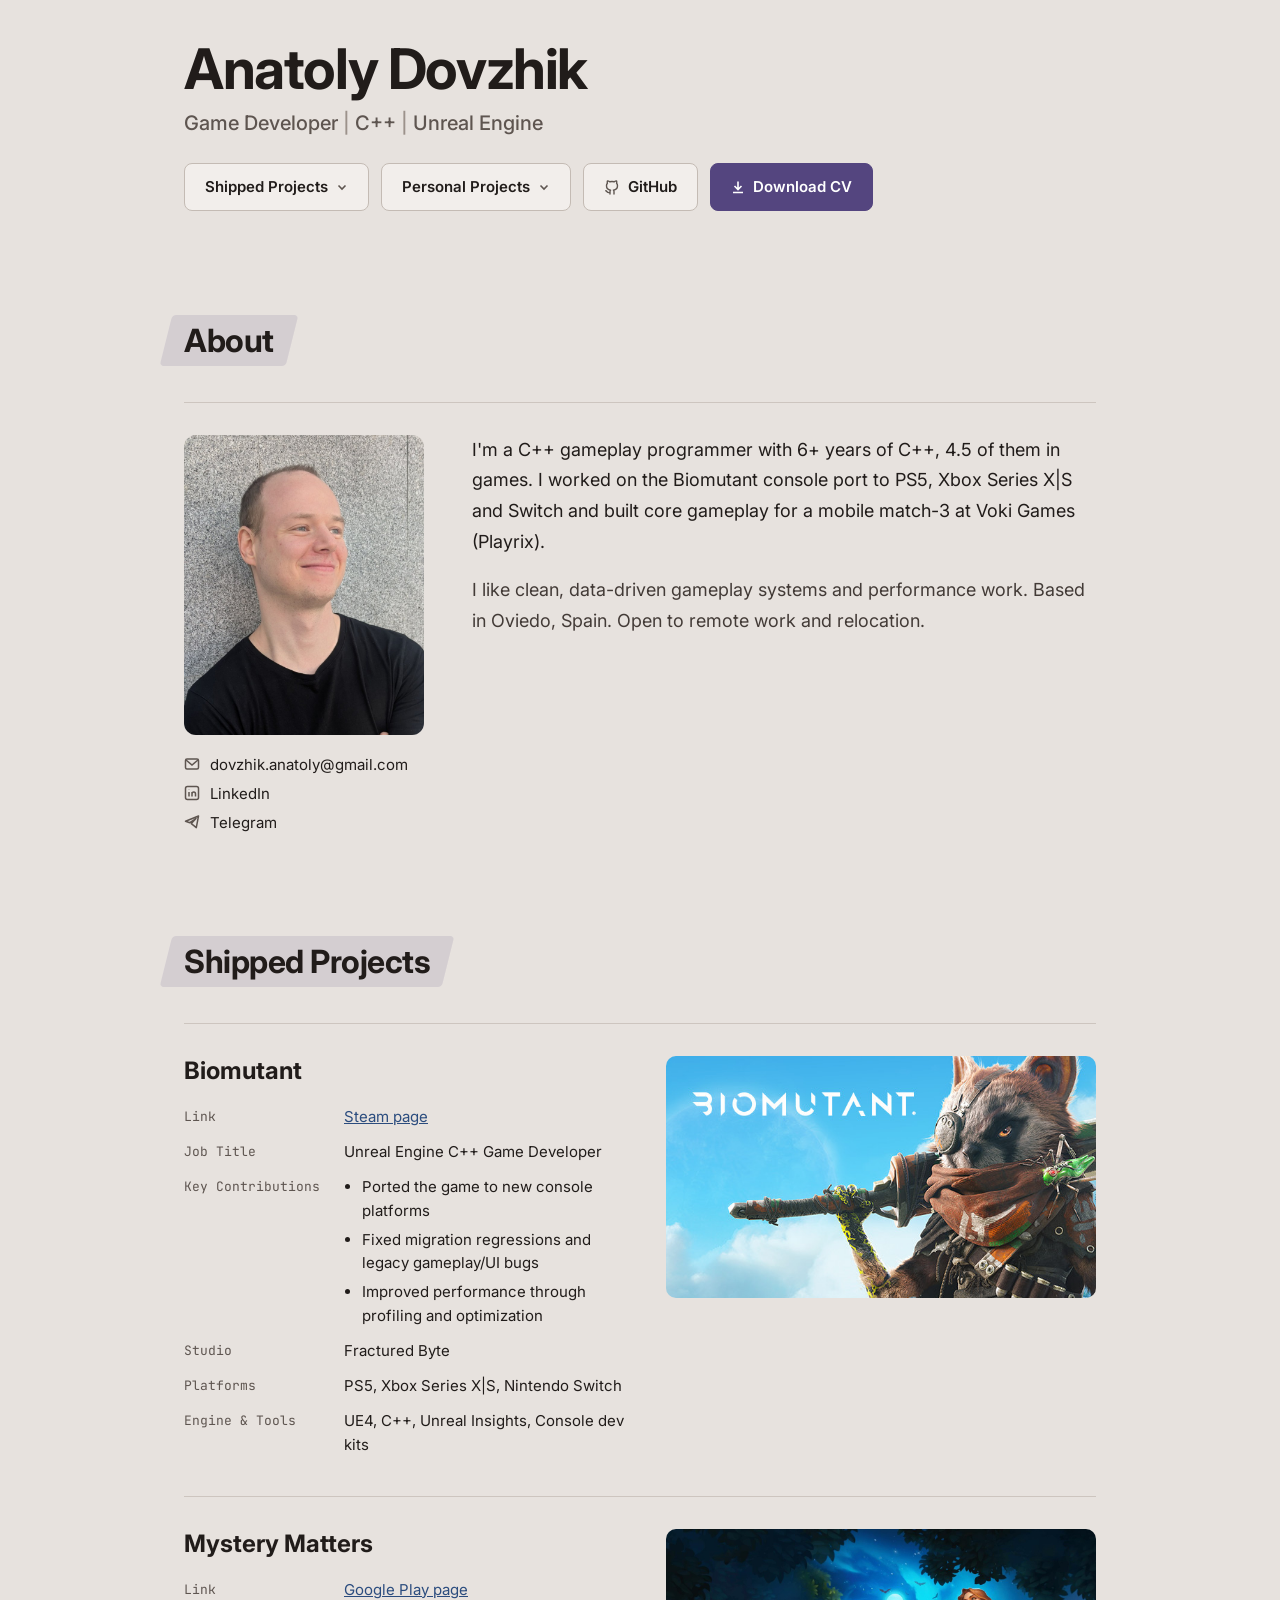
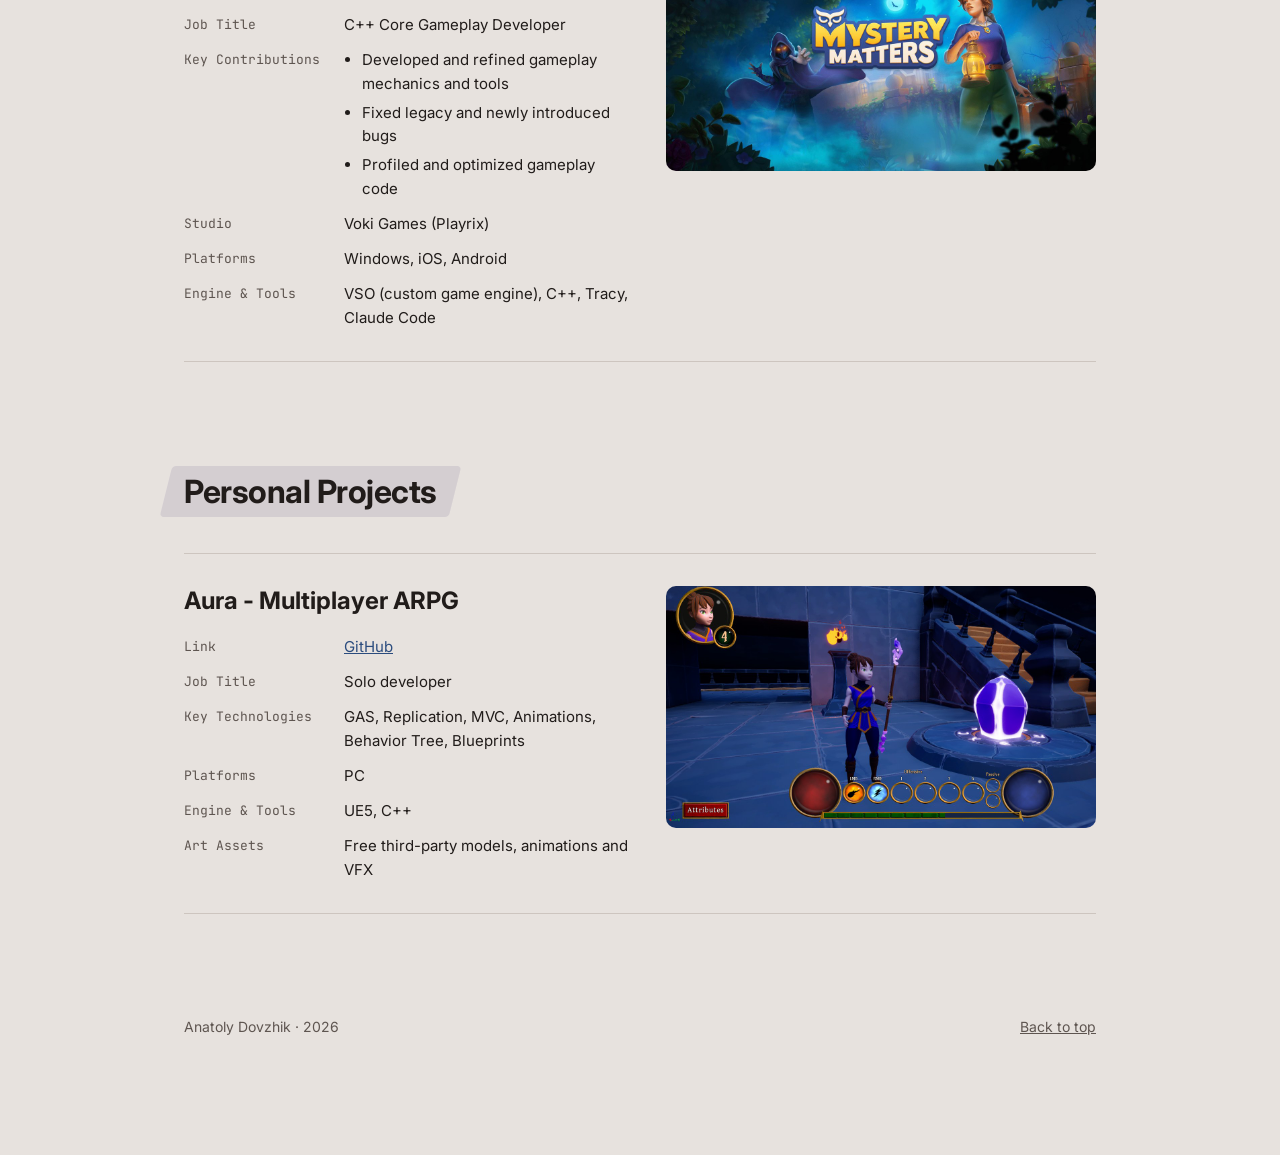
==== index.html @ e11c5982 "Removed old claude design files and added correct ones" ====
<!doctype html>
<html lang="en">
<head>
  <meta charset="utf-8">
  <meta name="viewport" content="width=device-width, initial-scale=1">
  <title>Anatoly Dovzhik - Game Developer | C++ | Unreal Engine</title>
  <meta name="description" content="Portfolio of Anatoly Dovzhik, C++ gameplay programmer working with Unreal Engine.">

  <!-- Preview card for links shared in Telegram, LinkedIn, Slack -->
  <meta property="og:title" content="Anatoly Dovzhik - Game Developer | C++ | Unreal Engine">
  <meta property="og:description" content="Shipped games, personal projects and CV.">
  <meta property="og:image" content="images/photo.jpg">

  <link rel="preconnect" href="https://fonts.googleapis.com">
  <link rel="preconnect" href="https://fonts.gstatic.com" crossorigin>
  <link href="https://fonts.googleapis.com/css2?family=Inter:wght@400;500;600;700&family=JetBrains+Mono:wght@400;500&display=swap" rel="stylesheet">
  <link rel="stylesheet" href="css/style.css">
</head>
<body id="top">
<div class="page">

  <!-- ===== Header ===== -->
  <header class="header">
    <div>
      <h1 class="header__name">Anatoly Dovzhik</h1>
      <p class="header__role">Game Developer <span>|</span> C++ <span>|</span> Unreal Engine</p>
    </div>

    <nav class="nav">
      <div class="dropdown">
        <a class="btn" href="#shipped">Shipped Projects
          <svg aria-hidden="true" width="12" height="12" viewBox="0 0 12 12" fill="none" stroke-width="1.6"><path d="M2.5 4.5 6 8l3.5-3.5"/></svg>
        </a>
        <div class="dropdown__menu">
          <div class="dropdown__list">
            <a class="dropdown__item" href="#biomutant">Biomutant</a>
            <a class="dropdown__item" href="#mystery-matters">Mystery Matters</a>
          </div>
        </div>
      </div>

      <div class="dropdown">
        <a class="btn" href="#personal">Personal Projects
          <svg aria-hidden="true" width="12" height="12" viewBox="0 0 12 12" fill="none" stroke-width="1.6"><path d="M2.5 4.5 6 8l3.5-3.5"/></svg>
        </a>
        <div class="dropdown__menu">
          <div class="dropdown__list">
            <a class="dropdown__item" href="#aura">Aura</a>
          </div>
        </div>
      </div>

      <a class="btn" href="https://github.com/Ligvest" target="_blank" rel="noopener">
        <svg aria-hidden="true" width="16" height="16" viewBox="0 0 16 16" fill="none" stroke-width="1.4" stroke-linecap="round" stroke-linejoin="round"><path d="M6 13.5c-3 .9-3-1.5-4.2-1.8M10 15v-2.3a2 2 0 0 0-.6-1.6c2-.2 4.1-1 4.1-4.4a3.4 3.4 0 0 0-.9-2.4 3.2 3.2 0 0 0-.1-2.4s-.7-.2-2.4.9a8.2 8.2 0 0 0-4.2 0C4.2 1.7 3.5 1.9 3.5 1.9a3.2 3.2 0 0 0-.1 2.4 3.4 3.4 0 0 0-.9 2.4c0 3.4 2.1 4.2 4.1 4.4a2 2 0 0 0-.6 1.6V15"/></svg>
        GitHub
      </a>

      <a class="btn btn--primary" href="https://docs.google.com/document/d/15j-m2iJgEjrZiUMz4ddUXSY9H3zqWmUu8UGOPkLCD7Y/export?format=pdf" rel="noopener">
        <svg aria-hidden="true" width="14" height="14" viewBox="0 0 14 14" fill="none" stroke-width="1.6"><path d="M7 1.5v8M3.5 6 7 9.5 10.5 6M2 12.5h10"/></svg>
        Download CV
      </a>
    </nav>
  </header>

  <!-- ===== About ===== -->
  <section id="about" class="section">
    <h2 class="section-title">About</h2>
    <div class="about">
      <div class="about__side">
        <img class="about__photo" src="images/photo.jpg" alt="Anatoly Dovzhik">
        <div class="contacts">
          <a href="mailto:dovzhik.anatoly@gmail.com">
            <svg aria-hidden="true" width="16" height="16" viewBox="0 0 16 16" fill="none" stroke-width="1.5"><rect x="1.5" y="3" width="13" height="10" rx="1.5"/><path d="m2 4 6 5 6-5"/></svg>
            dovzhik.anatoly@gmail.com
          </a>
          <a href="https://www.linkedin.com/in/ligvest/" target="_blank" rel="noopener">
            <svg aria-hidden="true" width="16" height="16" viewBox="0 0 16 16" fill="none" stroke-width="1.5"><rect x="1.5" y="1.5" width="13" height="13" rx="2"/><path d="M5 7v4.5M5 4.6v.1M8 11.5V7m0 2c0-1.2.8-2 1.8-2s1.7.7 1.7 2v2.5"/></svg>
            LinkedIn
          </a>
          <a href="https://t.me/ligvest" target="_blank" rel="noopener">
            <svg aria-hidden="true" width="16" height="16" viewBox="0 0 16 16" fill="none" stroke-width="1.5" stroke-linejoin="round"><path d="M14.5 2 1.5 7.2l4.3 1.5L12 4.5 7.3 9.6l5 4 2.2-11.6Z"/></svg>
            Telegram
          </a>
        </div>
      </div>
      <div class="about__text">
        <p>I'm a C++ gameplay programmer with 6+ years of C++, 4.5 of them in games. I worked on the Biomutant console port to PS5, Xbox Series X|S and Switch and built core gameplay for a mobile match-3 at Voki Games (Playrix).</p>
        <p>I like clean, data-driven gameplay systems and performance work. Based in Oviedo, Spain. Open to remote work and relocation.</p>
      </div>
    </div>
  </section>

  <!-- ===== Shipped Projects ===== -->
  <section id="shipped" class="section">
    <h2 class="section-title">Shipped Projects</h2>

    <article id="biomutant" class="project">
      <div class="project__info">
        <h3 class="project__title">Biomutant</h3>
        <dl class="facts">
          <dt>Link</dt><dd><a href="https://store.steampowered.com/app/597820/BIOMUTANT/" target="_blank" rel="noopener">Steam page</a></dd>
          <dt>Job Title</dt><dd>Unreal Engine C++ Game Developer</dd>
          <dt>Key Contributions</dt>
          <dd>
            <ul>
              <li>Ported the game to new console platforms</li>
              <li>Fixed migration regressions and legacy gameplay/UI bugs</li>
              <li>Improved performance through profiling and optimization</li>
            </ul>
          </dd>
          <dt>Studio</dt><dd>Fractured Byte</dd>
          <dt>Platforms</dt><dd>PS5, Xbox Series X|S, Nintendo Switch</dd>
          <dt>Engine &amp; Tools</dt><dd>UE4, C++, Unreal Insights, Console dev kits</dd>
        </dl>
      </div>
      <a class="project__media" href="https://store.steampowered.com/app/597820/BIOMUTANT/" target="_blank" rel="noopener">
        <img src="images/biomutant.jpg" alt="Biomutant key art" loading="lazy">
      </a>
    </article>

    <article id="mystery-matters" class="project">
      <div class="project__info">
        <h3 class="project__title">Mystery Matters</h3>
        <dl class="facts">
          <dt>Link</dt><dd><a href="https://play.google.com/store/apps/details?id=com.playrix.mysterymatters&amp;hl=en" target="_blank" rel="noopener">Google Play page</a></dd>
          <dt>Job Title</dt><dd>C++ Core Gameplay Developer</dd>
          <dt>Key Contributions</dt>
          <dd>
            <ul>
              <li>Developed and refined gameplay mechanics and tools</li>
              <li>Fixed legacy and newly introduced bugs</li>
              <li>Profiled and optimized gameplay code</li>
            </ul>
          </dd>
          <dt>Studio</dt><dd>Voki Games (Playrix)</dd>
          <dt>Platforms</dt><dd>Windows, iOS, Android</dd>
          <dt>Engine &amp; Tools</dt><dd>VSO (custom game engine), C++, Tracy, Claude Code</dd>
        </dl>
      </div>
      <a class="project__media" href="https://play.google.com/store/apps/details?id=com.playrix.mysterymatters&amp;hl=en" target="_blank" rel="noopener">
        <img src="images/mystery-matters.jpg" alt="Mystery Matters key art" loading="lazy">
      </a>
    </article>
  </section>

  <!-- ===== Personal Projects ===== -->
  <section id="personal" class="section">
    <h2 class="section-title">Personal Projects</h2>

    <article id="aura" class="project">
      <div class="project__info">
        <h3 class="project__title">Aura - Multiplayer ARPG</h3>
        <dl class="facts">
          <dt>Link</dt><dd><a href="https://github.com/Ligvest/GASLearning_Aura" target="_blank" rel="noopener">GitHub</a></dd>
          <dt>Job Title</dt><dd>Solo developer</dd>
          <dt>Key Technologies</dt><dd>GAS, Replication, MVC, Animations, Behavior Tree, Blueprints</dd>
          <dt>Platforms</dt><dd>PC</dd>
          <dt>Engine &amp; Tools</dt><dd>UE5, C++</dd>
          <dt>Art Assets</dt><dd>Free third-party models, animations and VFX</dd>
        </dl>
      </div>
      <a class="project__media" href="https://github.com/Ligvest/GASLearning_Aura" target="_blank" rel="noopener">
        <img src="images/aura.jpg" alt="Aura gameplay screenshot" loading="lazy">
      </a>
    </article>
  </section>

  <!-- ===== Footer ===== -->
  <footer class="footer">
    <span>Anatoly Dovzhik · 2026</span>
    <a href="#top">Back to top</a>
  </footer>

</div>
</body>
</html>
---- css/style.css ----
/* ---------- Theme ---------- */
:root {
  --bg: #E7E2DE;
  --surface: #F2EEEB;
  --surface-hover: #E2DAD4;
  --media-bg: #D9D2CD;
  --line: #CDC5BF;
  --line-strong: #C4BBB4;
  --text: #211C1A;
  --text-2: #433B37;
  --muted: #5E5550;
  --faint: #9C928B;
  --accent: #54457F;
  --accent-hover: #3F3363;
  --link: #2B4C7E;
  --link-hover: #1D3459;
}

/* ---------- Base ---------- */
* { box-sizing: border-box; }
html { scroll-behavior: smooth; }
body {
  margin: 0;
  background: var(--bg);
  color: var(--text);
  font-family: Inter, system-ui, sans-serif;
  -webkit-font-smoothing: antialiased;
}
a { color: var(--link); }
a:hover { color: var(--link-hover); }
img { display: block; max-width: 100%; }

.page {
  max-width: 960px;
  margin: 0 auto;
  padding: 40px 24px 120px;
  display: flex;
  flex-direction: column;
  gap: 104px;
}

/* ---------- Header ---------- */
.header { display: flex; flex-direction: column; gap: 28px; }
.header__name {
  margin: 0;
  font-size: 56px;
  line-height: 1.05;
  font-weight: 700;
  letter-spacing: -0.025em;
}
.header__role { margin: 12px 0 0; font-size: 20px; color: var(--muted); font-weight: 500; }
.header__role span { color: var(--faint); }

.nav { display: flex; flex-wrap: wrap; gap: 12px; align-items: flex-start; }

.btn {
  display: inline-flex;
  align-items: center;
  gap: 8px;
  height: 48px;
  padding: 0 20px;
  border: 1px solid var(--line-strong);
  border-radius: 8px;
  background: var(--surface);
  color: var(--text);
  font-size: 15px;
  font-weight: 600;
  text-decoration: none;
}
.btn:hover { color: var(--text); background: var(--surface-hover); }
.btn svg { stroke: var(--muted); }
.btn--primary { background: var(--accent); border-color: var(--accent); color: #FFFFFF; }
.btn--primary:hover { background: var(--accent-hover); border-color: var(--accent-hover); color: #FFFFFF; }
.btn--primary svg { stroke: #FFFFFF; }

/* ---------- Dropdown (pure CSS: hover + keyboard focus) ---------- */
.dropdown { position: relative; }
.dropdown__menu {
  position: absolute;
  top: 100%;
  left: 0;
  z-index: 20;
  min-width: 220px;
  padding-top: 8px;
  display: none;
}
.dropdown:hover .dropdown__menu,
.dropdown:focus-within .dropdown__menu { display: block; }
.dropdown__list {
  background: var(--surface);
  border: 1px solid var(--line);
  border-radius: 10px;
  padding: 6px;
  display: flex;
  flex-direction: column;
  box-shadow: 0 8px 24px rgba(33, 28, 26, 0.10);
}
.dropdown__item {
  display: block;
  padding: 12px 14px;
  border-radius: 6px;
  text-decoration: none;
  color: var(--text);
  font-size: 15px;
  font-weight: 500;
  transition: background-color .12s ease;
}
.dropdown__item:hover,
.dropdown__item:focus-visible { background: var(--surface-hover); color: var(--text); outline: none; }

/* ---------- Sections ---------- */
.section { display: flex; flex-direction: column; gap: 8px; scroll-margin-top: 32px; }
.section-title {
  position: relative;
  z-index: 0;
  align-self: flex-start;
  margin: 0 0 28px -18px;
  padding: 6px 18px;
  font-size: 32px;
  font-weight: 700;
  letter-spacing: -0.015em;
}
.section-title::before {
  content: "";
  position: absolute;
  inset: 0;
  z-index: -1;
  border-radius: 4px;
  transform: skewX(-14deg);
  background: color-mix(in srgb, var(--accent) 13%, transparent);
}

/* ---------- About ---------- */
.about {
  display: flex;
  flex-wrap: wrap;
  gap: 48px;
  align-items: flex-start;
  padding-top: 32px;
  border-top: 1px solid var(--line);
}
.about__side { flex: 0 1 240px; display: flex; flex-direction: column; gap: 20px; }
.about__photo {
  width: 240px;
  aspect-ratio: 4 / 5;
  object-fit: cover;
  border-radius: 12px;
  background: var(--media-bg);
}
.contacts { display: flex; flex-direction: column; gap: 10px; font-size: 15px; }
.contacts a { display: flex; align-items: center; gap: 10px; text-decoration: none; color: var(--text); }
.contacts a:hover { color: var(--link); }
.contacts svg { stroke: var(--muted); flex: none; }
.about__text { flex: 1 1 400px; min-width: 0; display: flex; flex-direction: column; gap: 18px; }
.about__text p { margin: 0; font-size: 18px; line-height: 1.7; }
.about__text p + p { color: var(--text-2); }

/* ---------- Projects ---------- */
.project {
  display: flex;
  flex-wrap: wrap;
  gap: 32px;
  padding: 32px 0;
  border-top: 1px solid var(--line);
  scroll-margin-top: 32px;
}
.project:last-child { border-bottom: 1px solid var(--line); }
.project__info { flex: 1 1 380px; min-width: 0; display: flex; flex-direction: column; gap: 20px; }
.project__title { margin: 0; font-size: 24px; font-weight: 700; }
.project__media {
  flex: 1 1 360px;
  min-width: 0;
  align-self: flex-start;
  border-radius: 10px;
  transition: opacity .15s ease;
}
.project__media:hover { opacity: .88; }
.project__media img,
.project__media video {
  display: block;
  width: 100%;
  aspect-ratio: 16 / 9;
  object-fit: cover;
  border-radius: 10px;
  background: var(--media-bg);
}

.facts {
  margin: 0;
  display: grid;
  grid-template-columns: 140px minmax(0, 1fr);
  column-gap: 20px;
  row-gap: 12px;
  font-size: 15px;
  line-height: 1.55;
}
.facts dt { font-family: "JetBrains Mono", monospace; font-size: 13px; color: var(--muted); padding-top: 2px; }
.facts dd { margin: 0; }
.facts ul { margin: 0; padding-left: 18px; display: flex; flex-direction: column; gap: 6px; }

/* ---------- Footer ---------- */
.footer { display: flex; flex-wrap: wrap; justify-content: space-between; gap: 16px; font-size: 14px; color: var(--muted); }
.footer a { color: var(--muted); }

/* ---------- Small screens ---------- */
@media (max-width: 560px) {
  .page { gap: 80px; padding-top: 32px; }
  .header__name { font-size: 40px; }
  .header__role { font-size: 17px; }
  .section-title { font-size: 26px; }
  .facts { grid-template-columns: 1fr; row-gap: 4px; }
  .facts dd { margin-bottom: 10px; }
}
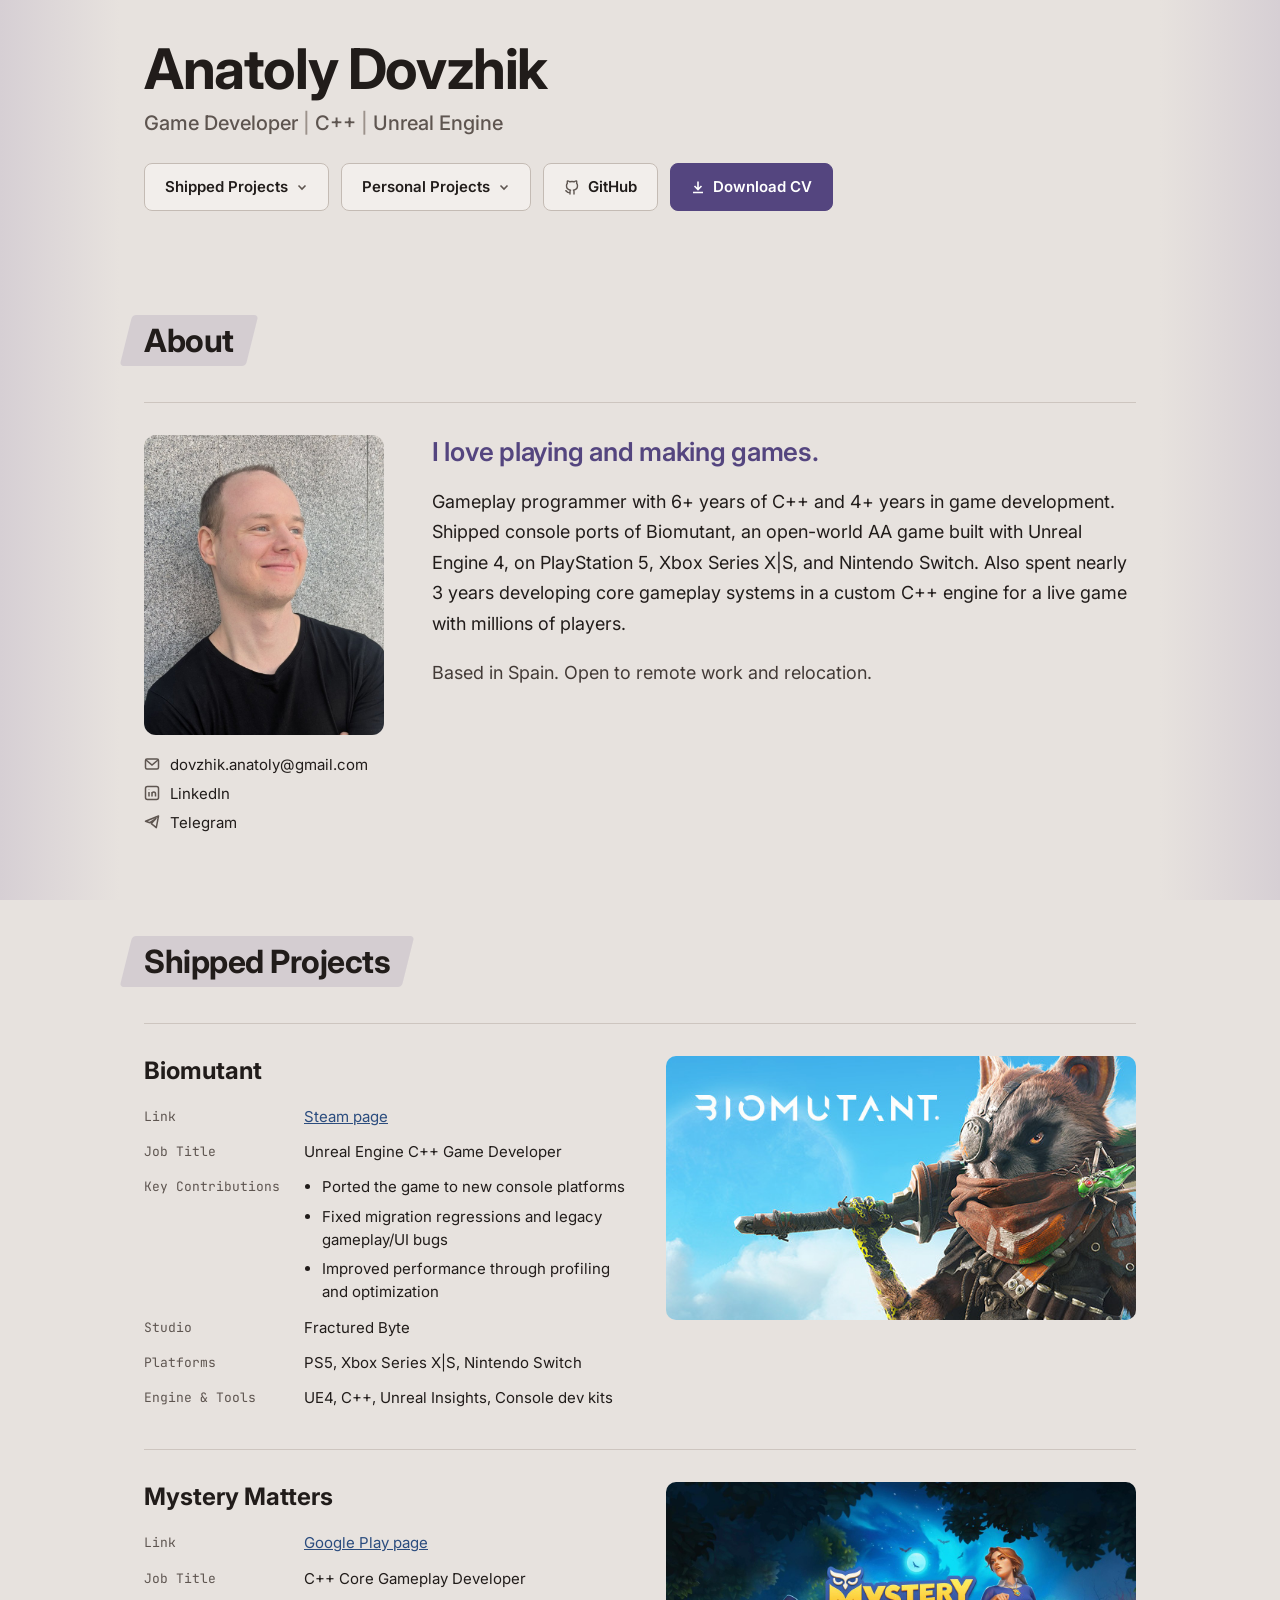
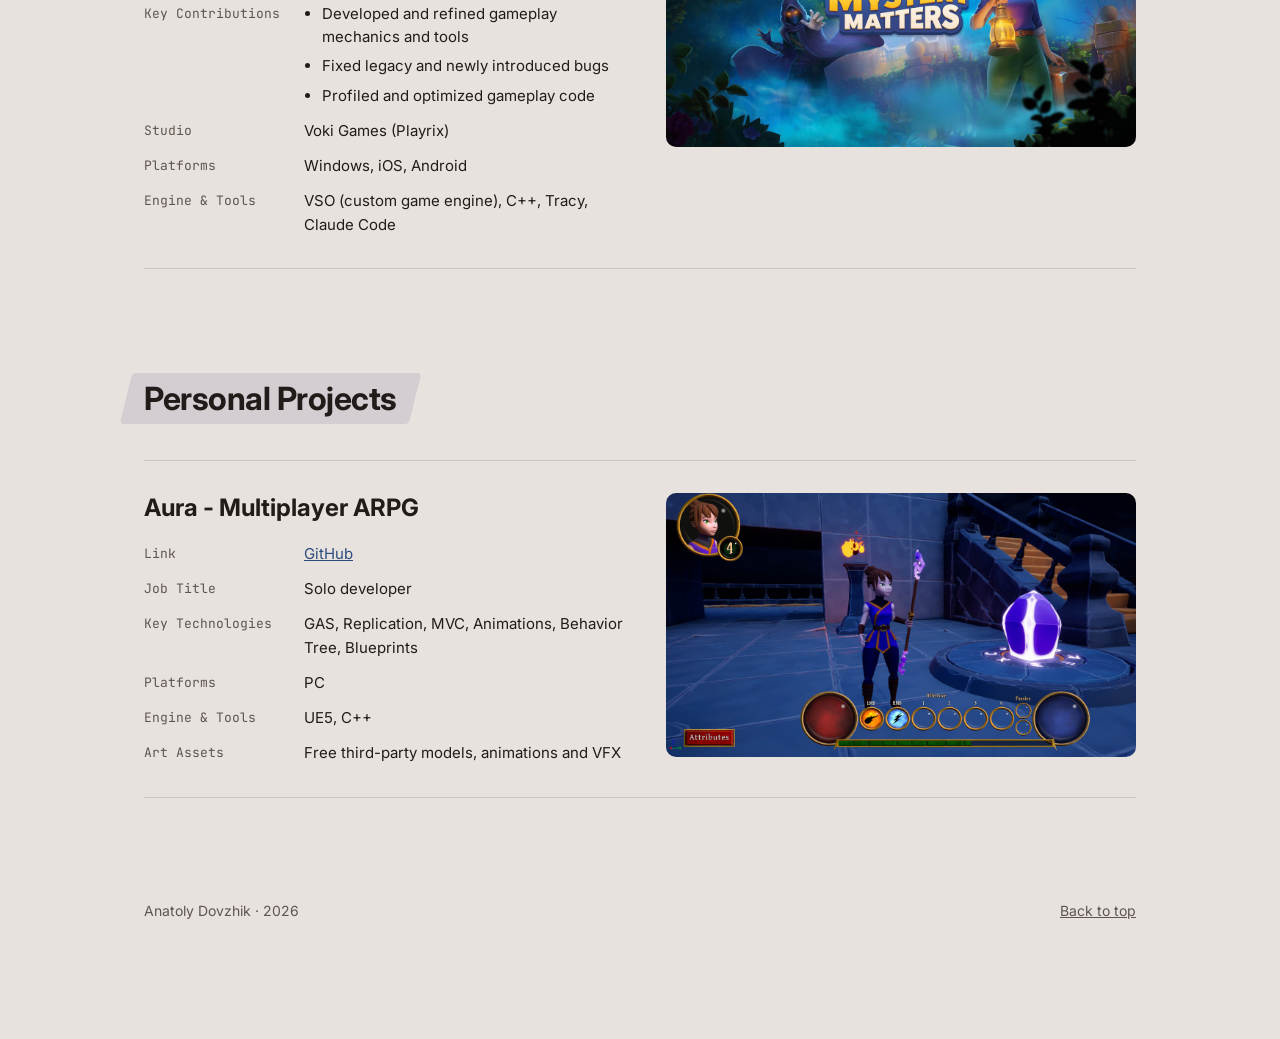
==== commit 085f8242: "Corrected fields, about and width" ====
--- a/index.html
+++ b/index.html
@@ -84,8 +84,9 @@
         </div>
       </div>
       <div class="about__text">
-        <p>I'm a C++ gameplay programmer with 6+ years of C++, 4.5 of them in games. I worked on the Biomutant console port to PS5, Xbox Series X|S and Switch and built core gameplay for a mobile match-3 at Voki Games (Playrix).</p>
-        <p>I like clean, data-driven gameplay systems and performance work. Based in Oviedo, Spain. Open to remote work and relocation.</p>
+        <p class="about__lead">I love playing and making games.</p>
+        <p>Gameplay programmer with 6+ years of C++ and 4+ years in game development. Shipped console ports of Biomutant, an open-world AA game built with Unreal Engine 4, on PlayStation 5, Xbox Series X|S, and Nintendo Switch. Also spent nearly 3 years developing core gameplay systems in a custom C++ engine for a live game with millions of players.</p>
+        <p class="about__note">Based in Spain. Open to remote work and relocation.</p>
       </div>
     </div>
   </section>
--- a/css/style.css
+++ b/css/style.css
@@ -1,6 +1,7 @@
 /* ---------- Theme ---------- */
 :root {
   --bg: #E7E2DE;
+  --side: #D6CFD4;      /* edge tint of the side gradient */
   --surface: #F2EEEB;
   --surface-hover: #E2DAD4;
   --media-bg: #D9D2CD;
@@ -26,12 +27,26 @@
   font-family: Inter, system-ui, sans-serif;
   -webkit-font-smoothing: antialiased;
 }
+/* Soft tinted gradient on the empty side areas; plain background under the content column */
+body::before {
+  content: "";
+  position: fixed;
+  inset: 0;
+  z-index: -1;
+  pointer-events: none;
+  background: linear-gradient(to right,
+    var(--side) 0,
+    var(--bg) calc(50% - 520px),
+    var(--bg) calc(50% + 520px),
+    var(--side) 100%);
+}
+
 a { color: var(--link); }
 a:hover { color: var(--link-hover); }
 img { display: block; max-width: 100%; }
 
 .page {
-  max-width: 960px;
+  max-width: 1040px;
   margin: 0 auto;
   padding: 40px 24px 120px;
   display: flex;
@@ -153,7 +168,15 @@
 .contacts svg { stroke: var(--muted); flex: none; }
 .about__text { flex: 1 1 400px; min-width: 0; display: flex; flex-direction: column; gap: 18px; }
 .about__text p { margin: 0; font-size: 18px; line-height: 1.7; }
-.about__text p + p { color: var(--text-2); }
+.about__text { max-width: 720px; }
+.about__text .about__note { color: var(--text-2); }
+.about__text .about__lead {
+  font-size: 26px;
+  line-height: 1.3;
+  font-weight: 600;
+  letter-spacing: -0.01em;
+  color: var(--accent);
+}
 
 /* ---------- Projects ---------- */
 .project {
